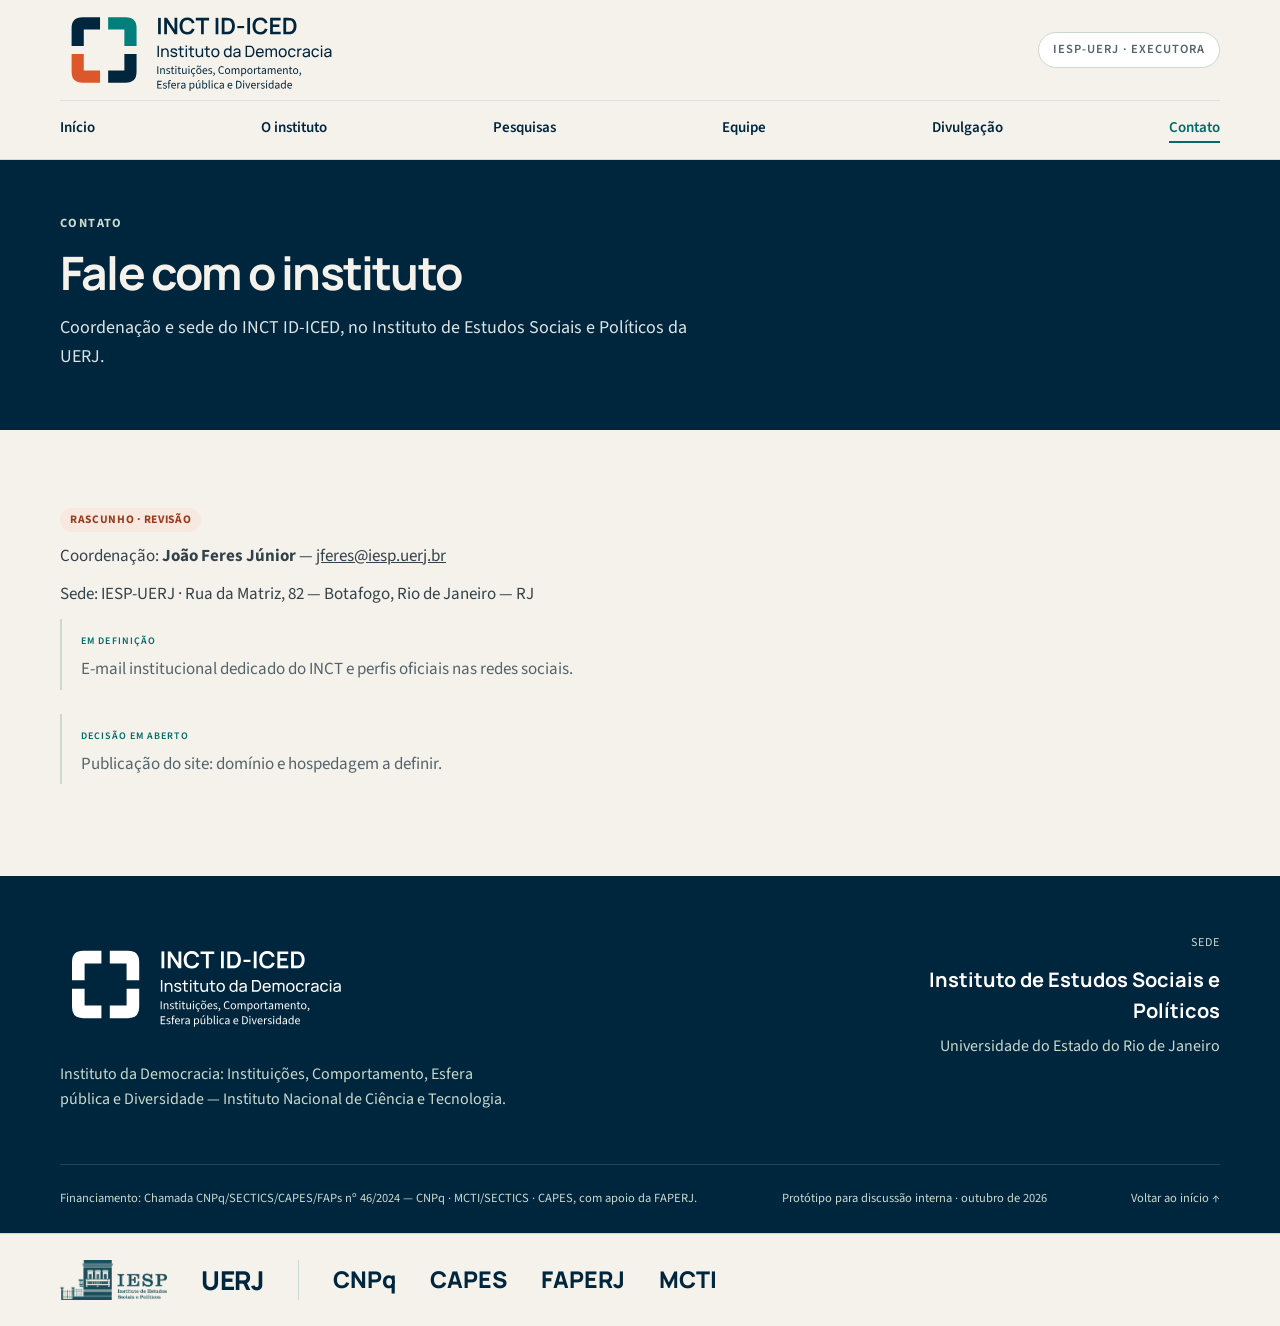
==== contato.html @ 376e0089 "Site multi-página: home + sobre/pesquisas/equipe/divulgação/contato; equipes completas com papéis no" ====
<!doctype html>
<html lang="pt-BR">
<head>
<meta charset="utf-8">
<meta name="viewport" content="width=device-width,initial-scale=1">
<meta name="robots" content="noindex,nofollow">
<title>Contato — INCT ID-ICED</title>
<meta name="description" content="Contato com a coordenação do INCT ID-ICED, com sede no IESP-UERJ.">
<link rel="icon" type="image/svg+xml" href="assets/favicon_32.svg">
<link rel="stylesheet" href="styles.css">
<script src="app.js" defer></script>
</head>
<body>
<a class="skip" href="#conteudo">Pular para o conteúdo</a>

<header class="header">
  <div class="container">
    <div class="masthead">
      <a class="brand" href="index.html" aria-label="INCT ID-ICED — início"><img src="assets/id-iced_horizontal_cor.svg" alt="INCT ID-ICED" width="500" height="168"></a>
      <div class="endorsement"><span>IESP-UERJ · executora</span></div>
      <button class="menu-toggle" aria-expanded="false" aria-controls="nav">Menu</button>
    </div>
    <nav class="navigation" id="nav" aria-label="Seções do site">
      <a href="index.html">Início</a>
      <a href="sobre.html">O instituto</a>
      <a href="pesquisas.html">Pesquisas</a>
      <a href="equipe.html">Equipe</a>
      <a href="divulgacao.html">Divulgação</a>
      <a href="contato.html" aria-current="page">Contato</a>
    </nav>
  </div>
</header>

<main id="conteudo">

<div class="page-hero">
  <div class="container">
    <span class="crumb">Contato</span>
    <h1>Fale com o instituto</h1>
    <p>Coordenação e sede do INCT ID-ICED, no Instituto de Estudos Sociais e Políticos da UERJ.</p>
  </div>
</div>

<section class="section" aria-label="Contato">
  <div class="container">
    <div id="pendencia-19" class="conteudo-draft">
      <span class="draft-chip">rascunho · revisão</span>
      <p>Coordenação: <strong>João Feres Júnior</strong> — <a href="mailto:jferes@iesp.uerj.br">jferes@iesp.uerj.br</a></p>
      <p>Sede: IESP-UERJ · Rua da Matriz, 82 — Botafogo, Rio de Janeiro — RJ</p>
    </div>
    <div class="pending">
      <span class="pending-label">Em definição</span>
      <p>E-mail institucional dedicado do INCT e perfis oficiais nas redes sociais.</p>
    </div>
    <div class="pending" id="pendencia-21">
      <span class="pending-label">Decisão em aberto</span>
      <p>Publicação do site: domínio e hospedagem a definir.</p>
    </div>
  </div>
</section>

</main>

<footer class="footer">
  <div class="container">
    <div class="footer-layout">
      <div>
        <img src="assets/id-iced_horizontal_negativa.svg" alt="INCT ID-ICED" width="500" height="168" class="footer-logo">
        <p>Instituto da Democracia: Instituições, Comportamento, Esfera pública e Diversidade — Instituto Nacional de Ciência e Tecnologia.</p>
      </div>
      <div class="footer-sede">
        <span>Sede</span>
        <strong>Instituto de Estudos Sociais e Políticos</strong>
        <p>Universidade do Estado do Rio de Janeiro</p>
      </div>
    </div>
    <div class="footer-bottom">
      <span>Financiamento: Chamada CNPq/SECTICS/CAPES/FAPs nº 46/2024 — CNPq · MCTI/SECTICS · CAPES, com apoio da FAPERJ.</span>
      <span>Protótipo para discussão interna · outubro de 2026</span>
      <a href="#conteudo">Voltar ao início ↑</a>
    </div>
  </div>
</footer>

<div class="coassinatura-faixa">
  <div class="container">
    <div class="coassinatura" role="group" aria-label="Executora e financiadores">
      <img src="assets/logo_iesp_verde.png" alt="IESP-UERJ" width="1912" height="716">
      <span class="chip-uerj">UERJ</span>
      <span class="faixa-divisor"></span>
      <span class="chip-fina">CNPq</span>
      <span class="chip-fina">CAPES</span>
      <span class="chip-fina">FAPERJ</span>
      <span class="chip-fina">MCTI</span>
    </div>
  </div>
</div>

</body>
</html>
---- styles.css ----
@font-face{font-family:Manrope;src:url('assets/Manrope-Variable.ttf') format('truetype');font-weight:200 800;font-display:swap}
@font-face{font-family:'Source Sans 3';src:url('assets/SourceSans3-Variable.ttf') format('truetype');font-weight:200 900;font-display:swap}
:root{--navy:#00263e;--teal:#007f7b;--teal-ink:#006b67;--orange-ink:#9a3b1c;--orange:#dc582a;--sage:#c9d9cd;--paper:#f5f2eb;--gray:#53646a;--white:#fff;--width:1160px;--heading:Manrope,Arial,sans-serif;--body:'Source Sans 3',Arial,sans-serif}
*{box-sizing:border-box}html{scroll-behavior:smooth;scroll-padding-top:150px}body{margin:0;background:var(--paper);color:var(--navy);font:18px/1.55 var(--body)}img{max-width:100%;height:auto}a{color:inherit}button,summary{font:inherit}button{cursor:pointer}
.container{width:min(var(--width),calc(100% - 80px));margin:auto}
.skip{position:fixed;top:-70px;left:24px;background:white;padding:12px 18px;z-index:100;text-decoration:none}.skip:focus{top:8px}
a:focus-visible,button:focus-visible,summary:focus-visible{outline:3px solid var(--orange);outline-offset:5px}
h1,h2,h3{font-family:var(--heading);line-height:1.2;margin-top:0}h2{font-size:38px;letter-spacing:-1.2px;margin-bottom:0}h3{font-size:23px;letter-spacing:-.6px}p{margin:0 0 1em}

/* faixa de protótipo + painel de pendências */
.prototype{background:#e7ece5;color:var(--navy);font-size:13px;border-bottom:1px solid #c9d9cd}
.prototype>.container{display:flex;justify-content:space-between;align-items:center;gap:20px;min-height:38px}
.review{position:relative}.review summary{cursor:pointer;font-weight:600;white-space:nowrap}
.review-panel{position:absolute;right:0;top:33px;width:400px;max-height:70vh;overflow:auto;background:white;padding:24px;border:1px solid var(--sage);box-shadow:0 18px 50px #00263e22;z-index:40}
.review-panel p{font-weight:600;font-size:16px}.review-panel ol{padding-left:22px}.review-panel li{margin-bottom:6px}

/* topo */
.header{position:sticky;top:0;background:var(--paper);z-index:20;border-bottom:1px solid #00263e20}
.masthead{height:100px;display:flex;align-items:center;justify-content:space-between;gap:24px}
.brand{display:block;width:290px;flex:none}.brand img{display:block;width:100%}
.endorsement{display:flex;align-items:center;gap:15px;margin-left:auto}
.endorsement span{font-size:12.5px;font-weight:600;letter-spacing:.08em;text-transform:uppercase;color:var(--gray);border:1px solid var(--sage);border-radius:999px;padding:7px 14px;background:#fff}
.menu-toggle{display:none}
.navigation{display:flex;justify-content:space-between;padding:13px 0 16px;border-top:1px solid #00263e16;font-size:15px;font-weight:600}
.navigation a{text-decoration:none;padding:2px 0;border-bottom:2px solid transparent}
.navigation a:hover,.navigation a[aria-current]{border-color:var(--teal-ink);color:var(--teal-ink)}

/* hero */
.hero{background:var(--navy);color:var(--paper);padding:67px 0 0}
.hero-layout{display:grid;grid-template-columns:1.15fr .85fr;gap:40px;align-items:center}
.eyebrow{text-transform:uppercase;font-size:13px;letter-spacing:1.5px;color:var(--sage);margin-bottom:26px}
.hero h1{font-size:clamp(44px,4.5vw,65px);letter-spacing:-2.6px;line-height:1.07;max-width:640px;margin-bottom:29px}
.hero h1 em{font-style:normal;color:var(--sage)}
.full-name{max-width:520px;color:#dce5e5;font-size:19px;line-height:1.55;margin-bottom:20px}
.hero-statement{max-width:520px;color:var(--sage);font-size:18px;line-height:1.6;margin-bottom:31px;border-left:3px solid var(--orange);padding-left:18px}
.hero-link{display:inline-flex;gap:25px;border-bottom:1px solid var(--orange);text-decoration:none;padding:8px 0;font-weight:600;font-size:17px}
.hero-link span{color:#ef956f}
.hero-symbol{display:flex;justify-content:center;align-items:center}
.hero-symbol img{width:215px;height:auto}
.axes{margin-top:59px;display:grid;grid-template-columns:repeat(3,1fr);border-top:1px solid #ffffff35;padding:24px 0 29px;gap:20px}
.axes>div{display:flex;flex-direction:column;gap:6px}
.axes span{color:#ed916d;font-size:12px;letter-spacing:1.4px;text-transform:uppercase;font-weight:700}
.axes strong{font-family:var(--heading);font-weight:600;font-size:18.5px;line-height:1.3}

/* seções */
.section{padding:68px 0;scroll-margin-top:0}
.section+.section{border-top:1px solid #00263e15}
.section-heading{display:grid;grid-template-columns:255px 1fr;gap:24px;margin-bottom:37px;align-items:start}
.section-number{font-size:13px;font-weight:600;text-transform:uppercase;letter-spacing:1px;padding-top:9px;color:var(--teal-ink)}
.editor-note{font-size:13px;color:var(--gray)}

/* pendências e rascunhos */
.pending{border-left:2px solid var(--sage);padding:7px 0 7px 19px;max-width:840px;color:var(--gray);font-size:17px;margin-bottom:24px}
.pending p{margin:4px 0 0}
.pending-label{color:var(--teal-ink);font-size:10px;font-weight:600;letter-spacing:1.1px;text-transform:uppercase}
.conteudo-draft{margin:6px 0 2px}
.conteudo-draft p{font-size:17px;line-height:1.68;color:#33424B;max-width:78ch;margin:10px 0}
.draft-chip{display:inline-block;font-size:11.5px;font-weight:700;letter-spacing:.06em;text-transform:uppercase;color:#9A3B1C;background:#F8E9E0;padding:3px 10px;border-radius:999px;margin-right:1px}
.draft-inline{font-size:13.5px;color:#53646A;font-style:italic}
.callout{border-left:3px solid var(--orange);padding:4px 0 4px 20px;max-width:62ch;margin-top:18px}
.callout p{font-size:19px;line-height:1.6;color:#1d3a4d}

/* eixos */
.axis-grid{display:grid;grid-template-columns:repeat(3,1fr);gap:34px;margin-bottom:38px}
.axis-grid article{border-top:2px solid #00263e25;padding-top:22px}
.axis-letter{font-family:var(--heading);font-weight:800;font-size:44px;color:var(--teal-ink);line-height:1;margin-bottom:12px}
.axis-grid h3{font-size:21.5px;margin-bottom:10px}
.axis-grid .conteudo-draft{margin-top:2px}
.axis-grid .conteudo-draft p{font-size:16px;line-height:1.55}
.leads{font-size:14.5px;color:var(--gray);line-height:1.55}
.leads strong{color:var(--teal-ink)}
.diagram{margin-top:10px}
.diagram svg{display:block;margin:0 auto}
.diagram .editor-note{margin-top:14px;text-align:center}

/* pesquisas e produtos */
.product-list{display:grid;grid-template-columns:repeat(2,1fr);gap:14px 48px;margin:14px 0 26px}
.product-list>div{display:flex;align-items:baseline;gap:16px;border-bottom:1px solid #00263e25;padding:13px 0}
.product-list span{color:var(--orange-ink);font-size:13px;font-weight:700}
.product-list h3{font-size:20px;margin:0}
.tag-list{display:flex;flex-wrap:wrap;gap:10px;margin:14px 0 4px}
.tag-list span{border:1px solid var(--sage);border-radius:999px;padding:6px 14px;font-size:14.5px;color:var(--navy);background:#fff}

/* métodos */
.method-grid{display:grid;grid-template-columns:repeat(4,1fr);gap:26px;margin-top:20px}
.method-grid h3{font-size:21px;min-height:50px}
.method-grid p{line-height:1.5;font-size:16px}

/* equipe */
.team-grid{display:grid;grid-template-columns:1fr 1fr;gap:14px 54px}
.team-grid article{border-top:2px solid #00263e25;padding-top:20px}
.team-grid h3{font-size:22px;margin-bottom:12px}
.team-grid article:nth-child(3),.team-grid article:nth-child(4){grid-column:span 1}
.team-list{list-style:none;padding:0;margin:10px 0 0}
.team-list li{display:flex;justify-content:space-between;align-items:baseline;gap:18px;border-bottom:1px solid #00263e18;padding:8px 0}
.team-list li strong{font-weight:600;font-size:16.5px;line-height:1.35}
.team-list li span{color:var(--gray);font-size:14px;text-align:right;flex:none;max-width:52%}
.team-list.cols{columns:2;column-gap:44px}
.team-list.cols li{break-inside:avoid}
.team-grid .leads{margin-top:12px}

/* instituições */
.institution-list{display:grid;grid-template-columns:1fr 1fr 1fr;gap:34px}
.institution-list article{border-top:2px solid #00263e25;padding-top:20px}
.institution-list h3{font-size:21px;margin-bottom:12px}
.institution-list p{font-size:16.5px;line-height:1.6}
.institution-list .team-list li strong{font-size:15.5px}

/* contato */
.section-contato .pending{margin-bottom:18px}

/* rodapé */
.footer{background:var(--navy);color:white;padding:58px 0 25px}
.footer-layout{display:grid;grid-template-columns:1.1fr .9fr;gap:70px}
.footer-logo{width:300px}
.footer-layout p{font-size:16px;max-width:460px;color:var(--sage);margin-top:18px}
.footer-sede{justify-self:end;text-align:right}
.footer-sede>span{display:block;font-size:12px;letter-spacing:1.1px;text-transform:uppercase;color:var(--sage);margin-bottom:11px}
.footer-sede strong{font-family:var(--heading);font-size:20px;font-weight:700;display:block;max-width:340px}
.footer-sede p{margin-top:8px;max-width:340px}
.footer .pending{margin-top:34px;color:var(--sage);border-color:#ffffff33;font-size:15px;max-width:840px}
.footer .pending-label{color:var(--sage)}
.footer .pending p{color:var(--sage);font-size:15px}
.footer-bottom{border-top:1px solid #ffffff22;margin-top:36px;padding-top:24px;display:flex;justify-content:space-between;align-items:baseline;gap:20px;font-size:12.5px;color:var(--sage);flex-wrap:wrap}
.footer-bottom a{text-decoration:none}

/* faixa de coassinatura */
.coassinatura-faixa{margin-top:0;padding:26px 0;border-top:1px solid #C9D9CD;background:#F5F2EB}
.coassinatura{display:flex;align-items:center;gap:34px;flex-wrap:wrap;margin:0}
.coassinatura img{height:40px;width:auto;display:block}
.chip-uerj{font-family:var(--heading);font-weight:800;font-size:26px;letter-spacing:-.01em;color:#00263E;line-height:1;align-self:center}
.faixa-divisor{width:1px;height:40px;background:#C9D9CD}
.chip-fina{font-family:var(--heading);font-weight:800;font-size:23px;letter-spacing:0;color:#00263E;line-height:1;align-self:center}

/* páginas internas */
.page-hero{background:var(--navy);color:var(--paper);padding:54px 0 58px}
.page-hero .crumb{display:block;font-size:12.5px;letter-spacing:1.4px;text-transform:uppercase;color:var(--sage);margin-bottom:14px;font-weight:700}
.page-hero h1{font-size:clamp(34px,3.6vw,50px);letter-spacing:-1.8px;line-height:1.1;max-width:760px;margin:0 0 16px}
.page-hero p{max-width:640px;color:#dce5e5;font-size:18px;line-height:1.6;margin:0}
.card-grid{display:grid;grid-template-columns:repeat(2,1fr);gap:26px;margin-top:8px}
.card{display:block;text-decoration:none;border:1px solid #00263e25;border-radius:14px;padding:26px 28px 22px;background:#fff;transition:border-color .15s}
.card:hover{border-color:var(--teal-ink)}
.card .card-tag{font-size:12px;font-weight:700;letter-spacing:1px;text-transform:uppercase;color:var(--teal-ink)}
.card h3{font-size:24px;margin:10px 0 8px}
.card p{font-size:16px;color:var(--gray);line-height:1.5;margin:0 0 14px}
.card .card-link{font-size:15px;font-weight:600;color:var(--orange-ink)}
.cta{background:var(--navy);color:var(--paper);border-radius:16px;padding:44px 48px;display:flex;justify-content:space-between;align-items:center;gap:30px;flex-wrap:wrap}
.cta strong{font-family:var(--heading);font-size:clamp(24px,2.6vw,34px);letter-spacing:-1px;display:block;max-width:560px;line-height:1.2}
.cta a{border-bottom:1px solid var(--orange);text-decoration:none;padding:8px 0;font-weight:600;color:var(--paper)}
.cta a span{color:#ef956f}
@media(max-width:720px){.page-hero{padding:36px 0 40px}.page-hero h1{font-size:30px}.card-grid{grid-template-columns:1fr}.cta{padding:30px 24px}}

/* responsivo */
@media(max-width:1000px){
  .container{width:calc(100% - 48px)}
  .hero-layout{gap:20px}.hero h1{font-size:49px}
  .hero-symbol img{width:170px}
  .section-heading{grid-template-columns:190px 1fr}
  .method-grid{grid-template-columns:repeat(2,1fr)}
  .method-grid h3{min-height:auto}
  .axis-grid{grid-template-columns:1fr;gap:20px}
  .institution-list{grid-template-columns:1fr;gap:14px}
  .navigation{font-size:14px}
  .team-list.cols{columns:2}
  .footer-layout{grid-template-columns:1fr;gap:24px}
  .footer-sede{justify-self:start;text-align:left}
}
@media(max-width:720px){
  html{scroll-padding-top:88px}
  .container{width:calc(100% - 40px)}
  .prototype>.container{display:block;padding-top:9px;padding-bottom:9px;font-size:11px}
  .review summary{margin-top:3px}
  .review-panel{position:fixed;left:20px;right:20px;top:72px;width:auto;font-size:13px}
  .masthead{height:76px}
  .brand{width:230px}
  .endorsement{display:none}
  .menu-toggle{display:flex;align-items:center;gap:11px;background:none;border:0;color:var(--navy);font-size:14px;padding:8px 0 8px 10px}
  .navigation{display:none;border-top:1px solid #00263e20;padding:16px 0;grid-template-columns:1fr 1fr;gap:17px;font-size:15px}
  .navigation.open{display:grid}
  .hero{padding:44px 0 0}
  .hero-layout{grid-template-columns:1fr;gap:28px}
  .hero h1{font-size:46px;letter-spacing:-2px;max-width:560px}
  .hero-symbol{display:none}
  .eyebrow{font-size:10px;letter-spacing:1px;margin-bottom:20px}
  .full-name{font-size:17px;margin-bottom:16px}
  .hero-statement{font-size:16px;margin-bottom:20px}
  .axes{margin-top:22px;grid-template-columns:1fr;gap:19px;padding-bottom:24px}
  .axes strong{font-size:17px}
  .section{padding:44px 0}
  .section-heading{display:block;margin-bottom:28px}
  .section-number{display:block;font-size:11px;margin-bottom:15px;padding:0}
  h2{font-size:31px;letter-spacing:-1px}
  .pending{font-size:16px}
  .callout p{font-size:17px}
  .product-list{grid-template-columns:1fr;gap:4px}
  .method-grid{grid-template-columns:1fr;gap:20px}
  .method-grid h3{font-size:21px;margin-bottom:8px;min-height:auto}
  .team-grid{grid-template-columns:1fr;gap:22px}
  .team-list.cols{columns:1}
  .team-list li span{max-width:48%}
  .footer{padding-top:42px}
  .footer-logo{width:265px}
  .footer-bottom{flex-direction:column;gap:12px;margin-top:28px}
  .coassinatura{gap:22px}
  .chip-fina{font-size:20px}
}
@media(prefers-reduced-motion:reduce){html{scroll-behavior:auto}*{transition:none!important}}
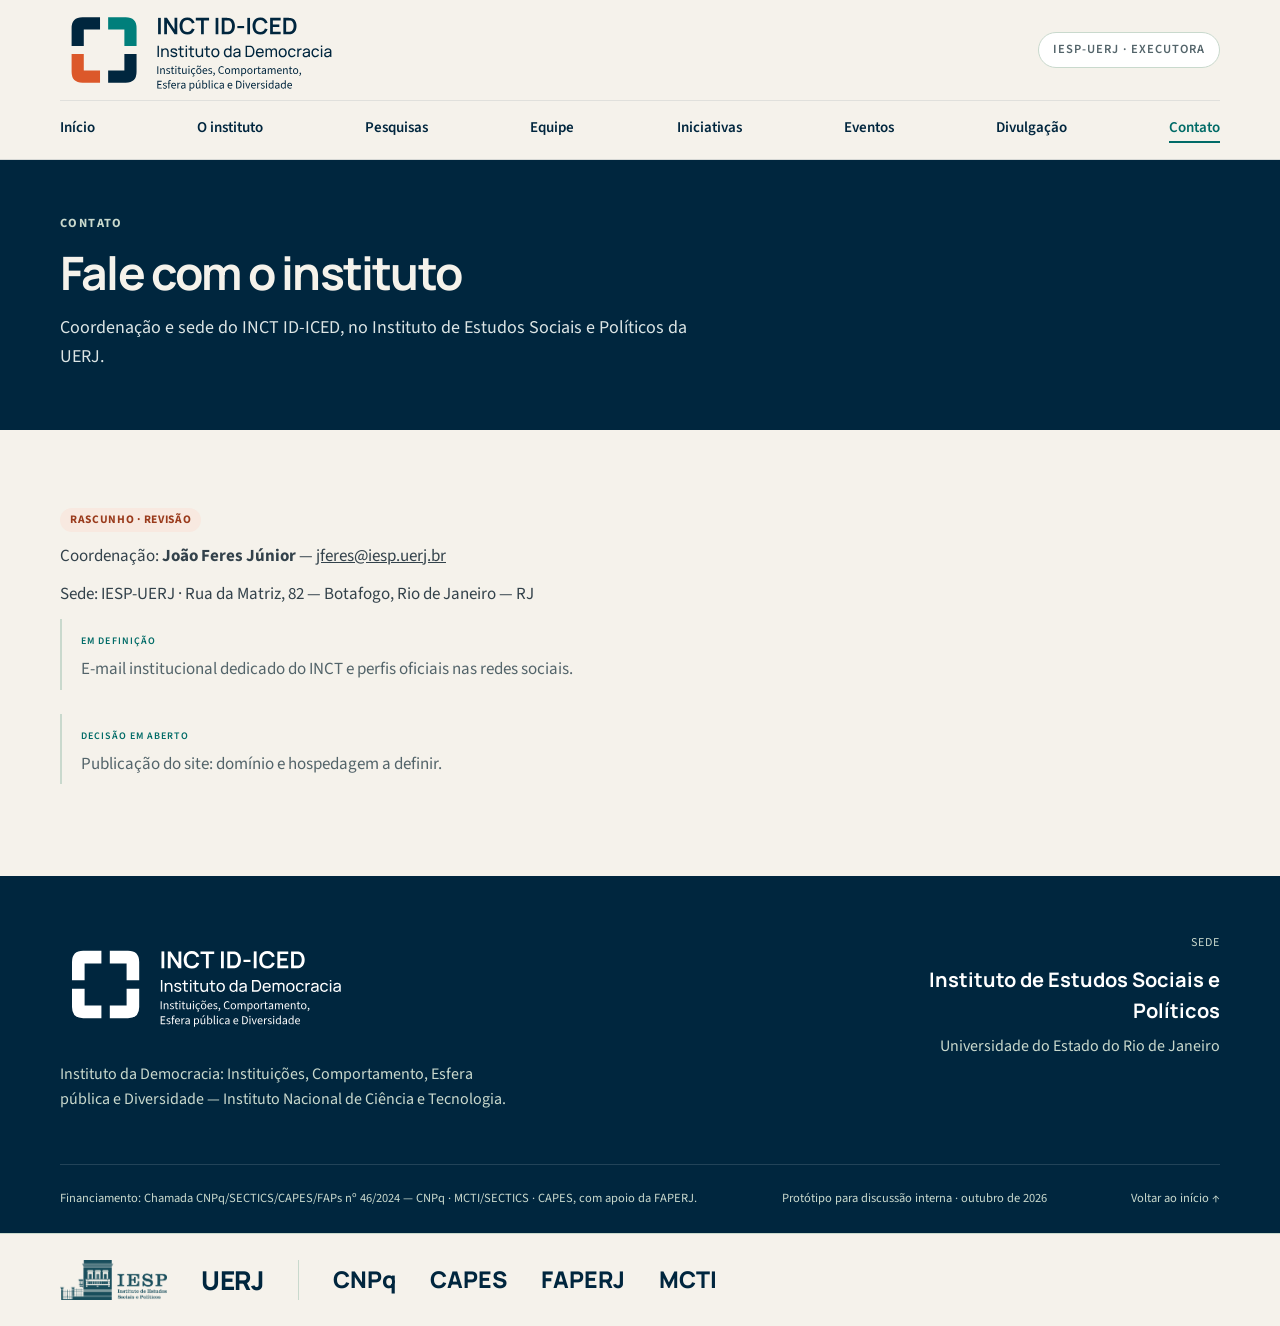
==== commit cb45066e: "Páginas Iniciativas e Eventos: DONE + Observa-RJ linkadas; agenda com mesa de 21/10 + .ics; banner d" ====
--- a/contato.html
+++ b/contato.html
@@ -25,6 +25,8 @@
       <a href="sobre.html">O instituto</a>
       <a href="pesquisas.html">Pesquisas</a>
       <a href="equipe.html">Equipe</a>
+      <a href="iniciativas.html">Iniciativas</a>
+      <a href="eventos.html">Eventos</a>
       <a href="divulgacao.html">Divulgação</a>
       <a href="contato.html" aria-current="page">Contato</a>
     </nav>
--- a/styles.css
+++ b/styles.css
@@ -131,6 +131,30 @@
 .chip-uerj{font-family:var(--heading);font-weight:800;font-size:26px;letter-spacing:-.01em;color:#00263E;line-height:1;align-self:center}
 .faixa-divisor{width:1px;height:40px;background:#C9D9CD}
 .chip-fina{font-family:var(--heading);font-weight:800;font-size:23px;letter-spacing:0;color:#00263E;line-height:1;align-self:center}
+
+/* agenda de eventos */
+.event{display:grid;grid-template-columns:130px 1fr;gap:28px;border-top:2px solid #00263e25;padding:30px 0}
+.event:first-of-type{border-top:none;padding-top:6px}
+.event-date{font-family:var(--heading);color:var(--teal-ink);line-height:1}
+.event-date .dia{font-size:46px;font-weight:800;display:block}
+.event-date .mes{font-size:15px;font-weight:700;letter-spacing:2px;text-transform:uppercase;display:block;margin-top:4px}
+.event-date .ano{font-size:13px;color:var(--gray);display:block;margin-top:3px}
+.event-body h3{font-size:24px;margin:0 0 8px}
+.event-type{display:inline-block;font-size:11.5px;font-weight:700;letter-spacing:.06em;text-transform:uppercase;color:#9A3B1C;background:#F8E9E0;padding:3px 10px;border-radius:999px;margin-bottom:10px}
+.event-body p{font-size:16.5px;line-height:1.6;color:#33424B}
+.event-meta{font-size:15px;color:var(--gray);margin:0 0 10px}
+.event-meta strong{color:var(--navy);font-weight:600}
+.event-meta span{display:block}
+.event-ics{display:inline-block;font-size:14.5px;font-weight:600;color:var(--teal-ink);text-decoration:none;border-bottom:1px solid var(--teal-ink);padding-bottom:1px}
+.event-past{opacity:.75}
+.event-past .event-date .dia{color:var(--gray)}
+.event-past .event-type{background:#E7ECE5;color:#53646A}
+.banner-evento{border:1px solid #00263e25;border-radius:16px;padding:26px 30px;background:#fff;display:flex;justify-content:space-between;align-items:center;gap:26px;flex-wrap:wrap;margin-top:34px}
+.banner-evento .quando{font-family:var(--heading);color:var(--teal-ink);font-weight:800;font-size:20px;line-height:1.25}
+.banner-evento .quando small{display:block;font-size:13px;color:var(--gray);font-weight:600;letter-spacing:.8px;text-transform:uppercase}
+.banner-evento strong.t{font-family:var(--heading);font-size:21px;display:block;max-width:520px;line-height:1.3}
+.banner-evento a{border-bottom:1px solid var(--orange);text-decoration:none;font-weight:600;color:var(--navy);white-space:nowrap}
+@media(max-width:720px){.event{grid-template-columns:84px 1fr;gap:16px;padding:20px 0}.event-date .dia{font-size:34px}.event-body h3{font-size:20px}}
 
 /* páginas internas */
 .page-hero{background:var(--navy);color:var(--paper);padding:54px 0 58px}
